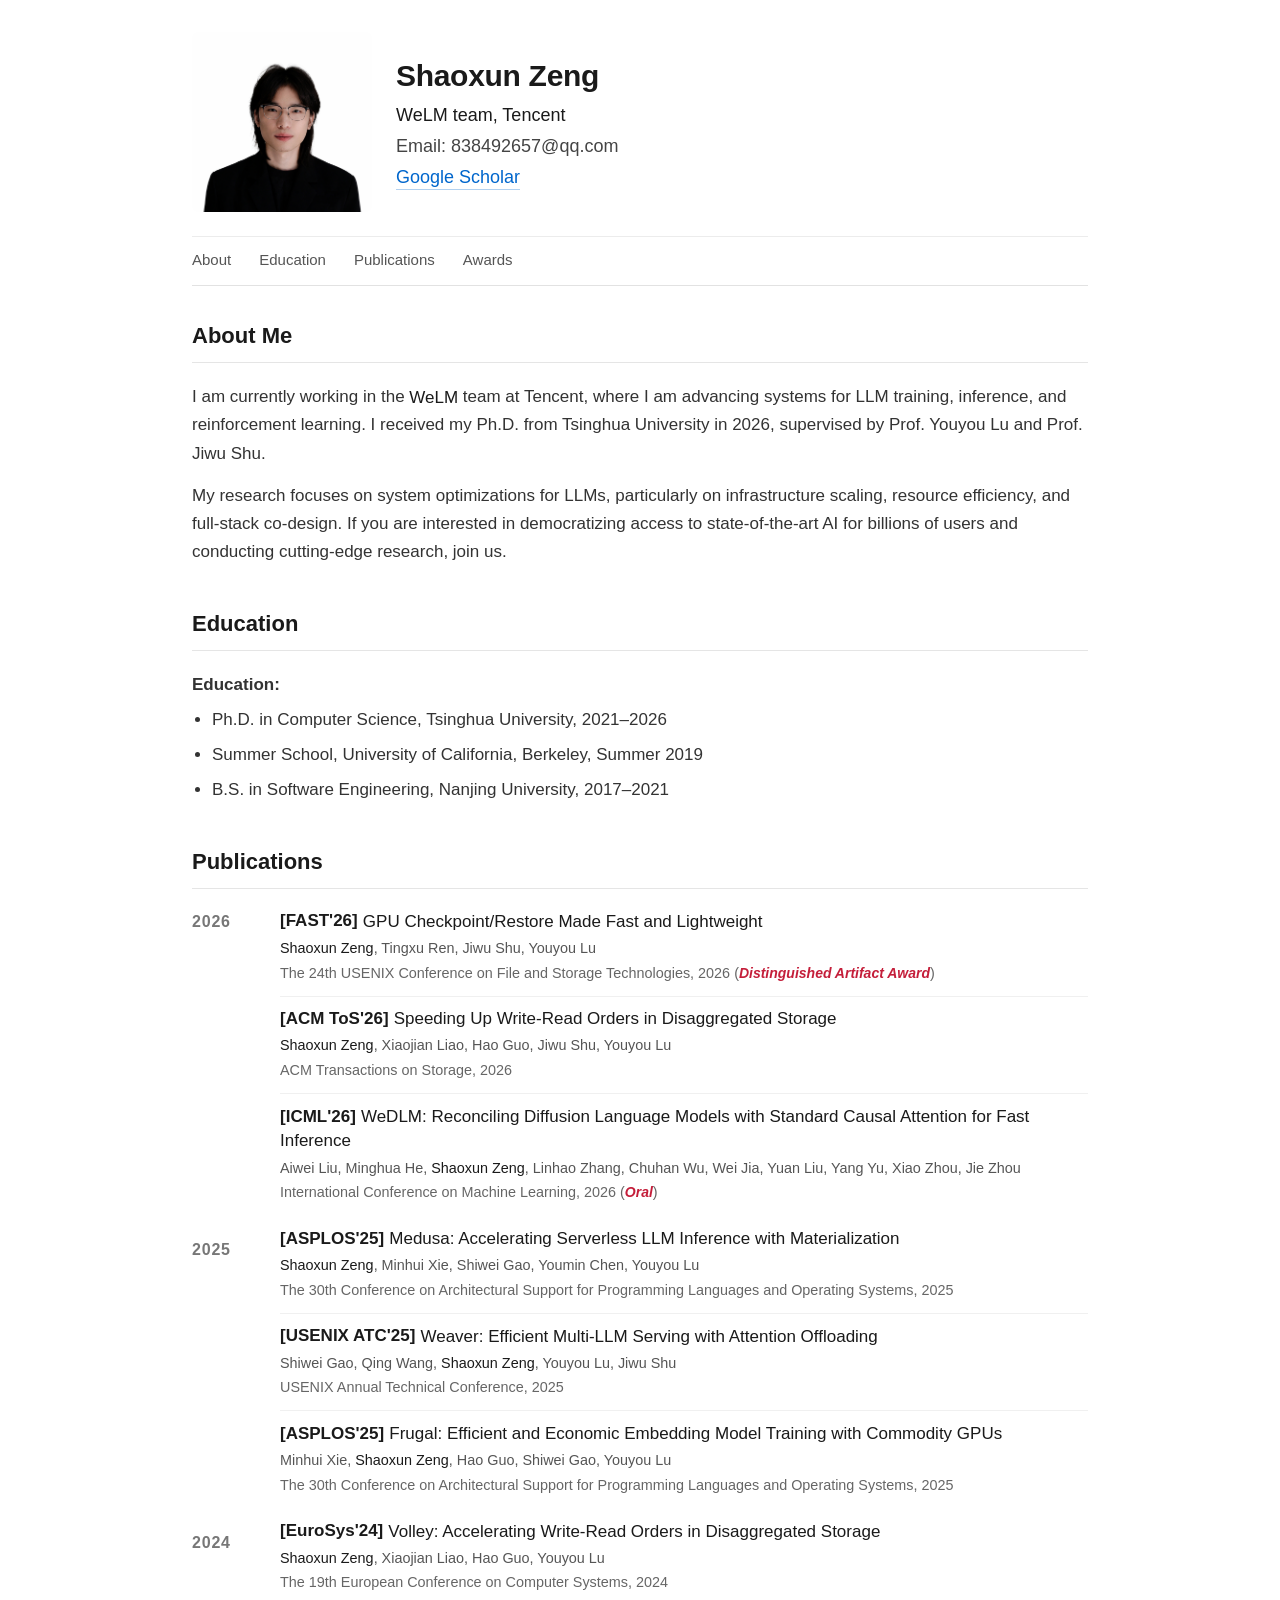
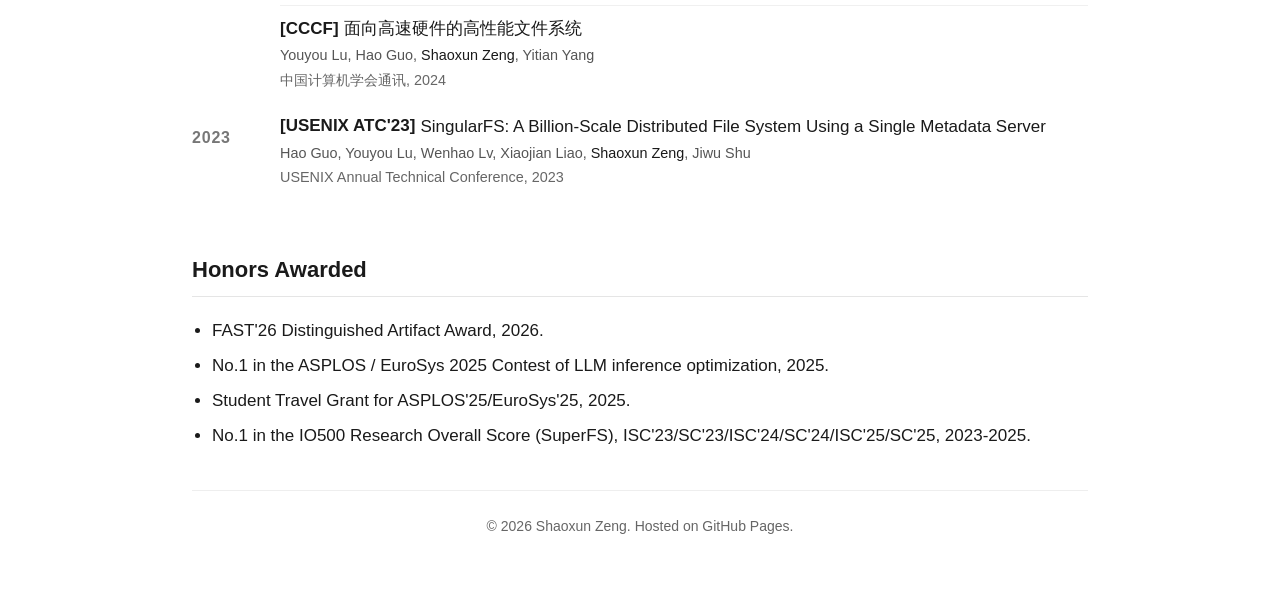
==== js_index.html @ e92df9d0 "Initial commit" ====
<!DOCTYPE html>
<html lang="en">

<head>
  <meta charset="UTF-8" />
  <meta name="viewport" content="width=device-width, initial-scale=1.0, viewport-fit=cover" />
  <meta name="theme-color" content="#ffffff" />
  <title>Shaoxun Zeng | WeLM, Tencent | LLM Systems</title>
  <meta name="description" content="Shaoxun Zeng is a researcher in the WeLM team at Tencent, working on system optimizations for LLM training, inference, and reinforcement learning." />
  <meta name="keywords" content="Shaoxun Zeng, WeLM, Tencent, LLM systems, AI infrastructure, LLM training, LLM inference, reinforcement learning" />
  <meta name="author" content="Shaoxun Zeng" />
  <link rel="canonical" href="https://shaoxunzeng.github.io/" />
  <!-- Open Graph -->
  <meta property="og:type" content="website" />
  <meta property="og:url" content="https://shaoxunzeng.github.io/" />
  <meta property="og:title" content="Shaoxun Zeng | WeLM, Tencent | LLM Systems" />
  <meta property="og:description" content="System optimizations for LLM training, inference, and reinforcement learning." />
  <meta property="og:locale" content="en_US" />
  <!-- Twitter Card -->
  <meta name="twitter:card" content="summary" />
  <meta name="twitter:title" content="Shaoxun Zeng | WeLM, Tencent | LLM Systems" />
  <meta name="twitter:description" content="System optimizations for LLM training, inference, and reinforcement learning." />
  <link rel="icon" href="favicon.ico" type="image/x-icon">
  <link rel="stylesheet" href="style.css" />
  <script type="application/ld+json">
  {
    "@context": "https://schema.org",
    "@type": "Person",
    "name": "Shaoxun Zeng",
    "worksFor": {
      "@type": "Organization",
      "name": "WeLM team, Tencent",
      "url": "https://welm.weixin.qq.com/"
    },
    "url": "https://shaoxunzeng.github.io/",
    "sameAs": [
      "https://scholar.google.com/citations?user=u55DodwAAAAJ&hl=en"
    ],
    "knowsAbout": ["computer systems", "GPU systems", "AI infrastructure", "large language model serving", "storage systems"]
  }
  </script>
</head>

<body>
  <div class="page-wrap">
  <header class="header-flex">
    <img src="assets/wq.jpg" alt="Shaoxun Zeng" class="avatar-rect">
    <div class="info">
      <h1>Shaoxun Zeng</h1>
      <p><a href="https://welm.weixin.qq.com/" target="_blank" rel="noopener noreferrer">WeLM team, Tencent</a></p>
      <p>Email: 838492657@qq.com</p>
      <p>
        <a href="https://scholar.google.com/citations?user=u55DodwAAAAJ&amp;hl=en" target="_blank" rel="noopener noreferrer" title="Google Scholar" class="blue-tag">Google Scholar</a>
      </p>
    </div>
  </header>

  <nav class="section-nav" aria-label="Page sections">
    <a href="#about">About</a>
    <a href="#services">Education</a>
    <a href="#publications">Publications</a>
    <a href="#awards">Awards</a>
  </nav>

  <main>
    <section id="about">
      <h2>About Me</h2>
      <p>I am currently working in the <a href="https://welm.weixin.qq.com/" target="_blank" rel="noopener noreferrer">WeLM</a>
        team at Tencent, where I am advancing systems for LLM training, inference, and reinforcement learning.
        I received my Ph.D. from Tsinghua University in 2026, supervised by Prof. Youyou Lu and Prof. Jiwu Shu.
      </p>

      <p>My research focuses on system optimizations for LLMs, particularly on infrastructure scaling, resource efficiency, and
        full-stack co-design. If you are interested in democratizing access to state-of-the-art AI for billions of
        users and conducting cutting-edge research, join us.</p>

    </section>

    <section id="services">
      <h2>Education</h2>
      <p class="service-label"><strong>Education:</strong></p>
      <ul class="service-list">
        <li>Ph.D. in Computer Science, Tsinghua University, 2021–2026</li>
        <li>Summer School, University of California, Berkeley, Summer 2019</li>
        <li>B.S. in Software Engineering, Nanjing University, 2017–2021</li>
      </ul>
    </section>

    <section id="publications">
      <h2>Publications</h2>
      <div id="paper-list">
        <p class="paper-list-loading">Loading publications…</p>
      </div>
    </section>

    <section id="awards">
      <h2>Honors Awarded</h2>
      <ul>
        <li>FAST'26 Distinguished Artifact Award, 2026.</li>
        <li>No.1 in the ASPLOS / EuroSys 2025 Contest of LLM inference optimization, 2025.</li>
        <li>Student Travel Grant for ASPLOS'25/EuroSys'25, 2025.</li>
        <li>No.1 in the IO500 Research Overall Score (SuperFS), ISC'23/SC'23/ISC'24/SC'24/ISC'25/SC'25, 2023-2025.</li>
      </ul>
    </section>
  </main>

  <footer>
    <p>© 2026 Shaoxun Zeng. Hosted on GitHub Pages.</p>
  </footer>
  </div>

  <!-- Cloudflare Web Analytics -->
  <script type="module" src="https://static.cloudflareinsights.com/beacon.min.js"
    data-cf-beacon='{"token": "f4e0fcb10f80484ba989af884645277d"}'></script>
  <!-- End Cloudflare Web Analytics -->
  <script src="script.js"></script>
</body>
</html>
---- style.css ----
/* ===== 基础与排版：极简现代 ===== */
*,
*::before,
*::after {
  box-sizing: border-box;
}

html {
  -webkit-text-size-adjust: 100%;
  scroll-behavior: smooth;
}

body {
  font-family: -apple-system, BlinkMacSystemFont, "Segoe UI", Roboto, "Helvetica Neue", Arial, sans-serif;
  margin: 0;
  padding: 0;
  line-height: 1.6;
  color: #1a1a1a;
  background: #fff;
  font-size: 16px;
}

@media (min-width: 768px) {
  body {
    font-size: 17px;
    line-height: 1.65;
  }
}

/* ===== 布局容器 ===== */
.page-wrap {
  max-width: 56rem;
  margin: 0 auto;
  padding: 0 1.25rem 3rem;
}

@media (min-width: 768px) {
  .page-wrap {
    padding: 0 2rem 4rem;
  }
}

/* ===== 页头 ===== */
.header-flex {
  display: flex;
  align-items: center;
  gap: 1.5rem;
  padding: 2rem 0 1.5rem;
  flex-wrap: wrap;
}

.header-flex .info {
  flex: 1;
  min-width: 0;
  line-height: 1.5;
}

.header-flex h1 {
  margin: 0 0 0.25rem 0;
  font-size: 1.625rem;
  font-weight: 600;
  letter-spacing: -0.01em;
}

@media (min-width: 768px) {
  .header-flex h1 {
    font-size: 1.875rem;
  }
}

.header-flex .info p {
  margin: 0 0 0.25rem 0;
  font-size: 1.0625rem;
  color: #444;
}

.header-flex .info p:last-child {
  margin-bottom: 0;
}

@media (min-width: 768px) {
  .header-flex .info p {
    font-size: 1.125rem;
  }
}

.avatar-rect {
  width: 140px;
  height: 140px;
  object-fit: cover;
  border-radius: 8px;
  flex-shrink: 0;
}

@media (min-width: 768px) {
  .avatar-rect {
    width: 180px;
    height: 180px;
  }
}

/* ===== 页内导航 ===== */
.section-nav {
  position: sticky;
  top: 0;
  z-index: 10;
  display: flex;
  gap: 1.75rem;
  padding: 0.7rem 0;
  margin-bottom: 2rem;
  background: #fff;
  border-top: 1px solid #ececec;
  border-bottom: 1px solid #e2e2e2;
}

.section-nav a {
  color: #555;
  font-size: 0.9375rem;
  font-weight: 500;
  padding: 0;
}

.section-nav a:hover {
  color: #0066cc;
}

/* ===== 主内容区 ===== */
main {
  padding-top: 0;
}

section {
  margin-bottom: 2.5rem;
  scroll-margin-top: 4rem;
}

section:last-of-type {
  margin-bottom: 2rem;
}

/* ===== 标题 ===== */
h2 {
  margin: 0 0 1rem 0;
  padding-bottom: 0.5rem;
  font-size: 1.25rem;
  font-weight: 600;
  color: #1a1a1a;
  border-bottom: 1px solid #e5e5e5;
}

@media (min-width: 768px) {
  h2 {
    font-size: 1.375rem;
    margin: 0 0 1.25rem 0;
  }
}

h3 {
  margin: 1.1rem 0 0.35rem 0;
  font-size: 1.125rem;
  font-weight: 600;
  color: #1a1a1a;
}

@media (min-width: 768px) {
  h3 {
    font-size: 1.25rem;
  }
}

/* ===== 正文与列表 ===== */
p {
  margin: 0 0 0.85em 0;
  color: #333;
}

p:last-child {
  margin-bottom: 0;
}

ul {
  margin: 0 0 1em 0;
  padding-left: 1.25rem;
}

/* 段落后的列表：与列表项间距一致，避免“紧贴上文” */
p + ul {
  margin-top: 0.5em;
}

li {
  margin-bottom: 0.35em;
}

li:last-child {
  margin-bottom: 0;
}

/* Research：嵌套列表保持紧凑，但使用合理间距值 */
#research p + ul {
  margin-top: 0.3em;
}
#research p:has(+ ul) {
  margin-bottom: 0.35em;
}
#research ul + p {
  margin-top: 1em;
}
#research ul {
  margin-top: 0.3em;
  margin-bottom: 0.5em;
  padding-left: 1.2rem;
}
#research > ul > li {
  margin-bottom: 0.4em;
}
#research ul ul {
  margin-top: 0.2em;
  margin-bottom: 0;
  padding-left: 1rem;
}
#research li li {
  margin-bottom: 0.2em;
}
#research li li:last-child {
  margin-bottom: 0;
}

/* ===== 链接 ===== */
a {
  text-decoration: none;
  color: #1a1a1a;
  border-bottom: 1px solid transparent;
  transition: color 0.15s, border-color 0.15s;
  padding: 0.1em 0;
}

a:hover {
  color: #0066cc;
  border-bottom-color: #0066cc;
}

a:focus-visible {
  outline: 2px solid #0066cc;
  outline-offset: 2px;
}

.blue-tag {
  color: #0066cc;
  border-bottom-color: rgba(0, 102, 204, 0.3);
}

.blue-tag:hover {
  color: #004499;
  border-bottom-color: #004499;
}

.accent {
  color: #1f77b4;
}

/* ===== Services 区块 ===== */
#services .service-label {
  margin: 0 0 0.4em 0;
  font-size: 1rem;
  color: #333;
}

/* 第二个及之后的分组标签，加顶部间距与前组分开 */
#services .service-list + .service-label {
  margin-top: 1.25rem;
}

@media (min-width: 768px) {
  #services .service-label {
    font-size: 1.0625rem;
  }
}

#services .service-list {
  margin: 0 0 1.25rem 0;
  padding-left: 1.25rem;
}

#services .service-list li {
  margin-bottom: 0.4em;
  font-size: 1rem;
  color: #333;
}

@media (min-width: 768px) {
  #services .service-list li {
    font-size: 1.0625rem;
  }
}

#services .service-content {
  margin: 0 0 0 1.25rem;
  padding-left: 0;
  font-size: 1rem;
  color: #333;
}

@media (min-width: 768px) {
  #services .service-content {
    font-size: 1.0625rem;
  }
}

/* ===== 论文与奖项 ===== */
#paper-list {
  display: grid;
  grid-template-columns: 4rem minmax(0, 1fr);
  column-gap: 1.5rem;
}

#paper-list > ul {
  margin: 0 0 1.35rem;
  padding: 0;
  list-style: none;
}

.paper-heading {
  display: block;
  line-height: 1.45;
  margin-bottom: 0.12rem;
}

.paper-title {
  font-weight: 500;
}

.paper-venue-tag {
  font-weight: 650;
  margin-right: 0.3em;
}

.authors {
  display: inline;
  font-size: 0.9rem;
  color: #555;
  line-height: 1.45;
}

.venue-full {
  font-size: 0.9rem;
  color: #666;
  line-height: 1.45;
}

.award-inline {
  font-size: 0.875rem;
  color: #c41e3a;
  font-weight: 600;
  font-style: italic;
}

.award {
  font-size: 0.875rem;
  color: #c41e3a;
  font-weight: 600;
  font-style: italic;
}

.highlight {
  font-weight: 500;
  color: #1a1a1a;
}

/* 论文条目：与正文行高一致，上下 padding 对称 */
#paper-list li {
  margin: 0;
  line-height: 1.45;
  padding: 0.65rem 0;
  border-top: 1px solid #f0f0f0;
}

#paper-list li:first-child {
  border-top: none;
  padding-top: 0;
}

#paper-list li:last-child {
  margin-bottom: 0;
  padding-bottom: 0;
}

/* 年份分组标题 */
#paper-list h3 {
  margin: 0;
  padding-top: 0.65rem;
  font-size: 1rem;
  font-weight: 600;
  color: #777;
  letter-spacing: 0.05em;
  text-transform: uppercase;
}

#paper-list > h3:first-child {
  padding-top: 0;
}

#paper-list > h3:first-child + ul > li:first-child {
  padding-top: 0;
}

/* paper list 加载/错误状态 */
.paper-list-loading,
.paper-list-error {
  color: #888;
  font-style: italic;
}

/* ===== 页脚 ===== */
footer {
  margin-top: 2.5rem;
  padding-top: 1.5rem;
  text-align: center;
  font-size: 0.875rem;
  color: #666;
  border-top: 1px solid #eee;
}

footer p {
  margin: 0;
  color: #666;
}

/* ===== Awards 列表：与 Services 节奏一致 ===== */
#awards ul {
  margin-top: 0.25em;
  margin-bottom: 0;
}
#awards li {
  margin-bottom: 0.4em;
}
#awards li:last-child {
  margin-bottom: 0;
}

/* ===== 移动端：页头与触控优化 ===== */
@media (max-width: 567px) {
  .page-wrap {
    padding-left: 1rem;
    padding-right: 1rem;
  }

  .header-flex {
    flex-direction: column;
    align-items: center;
    text-align: center;
    gap: 1rem;
    padding: 1.25rem 0 1rem;
  }

  .header-flex .info {
    width: 100%;
  }

  .header-flex h1 {
    font-size: 1.5rem;
  }

  .header-flex .info p {
    font-size: 1rem;
  }

  .avatar-rect {
    width: 104px;
    height: 104px;
  }

  .section-nav {
    justify-content: space-between;
    gap: 0.5rem;
    margin: 0 -0.15rem 1.75rem;
    padding: 0.65rem 0.15rem;
  }

  .section-nav a {
    font-size: 0.8125rem;
  }

  section {
    margin-bottom: 2rem;
  }

  #paper-list {
    display: block;
  }

  #paper-list h3 {
    padding-top: 0;
    margin: 1.75rem 0 0.2rem;
  }

  #paper-list > h3:first-child {
    margin-top: 0;
  }

  #paper-list > ul {
    margin-bottom: 0;
  }

  #paper-list li {
    padding: 0.55rem 0;
  }
}

/* ===== 宽屏 ===== */
@media (min-width: 1200px) {
  .page-wrap {
    max-width: 60rem;
  }
}
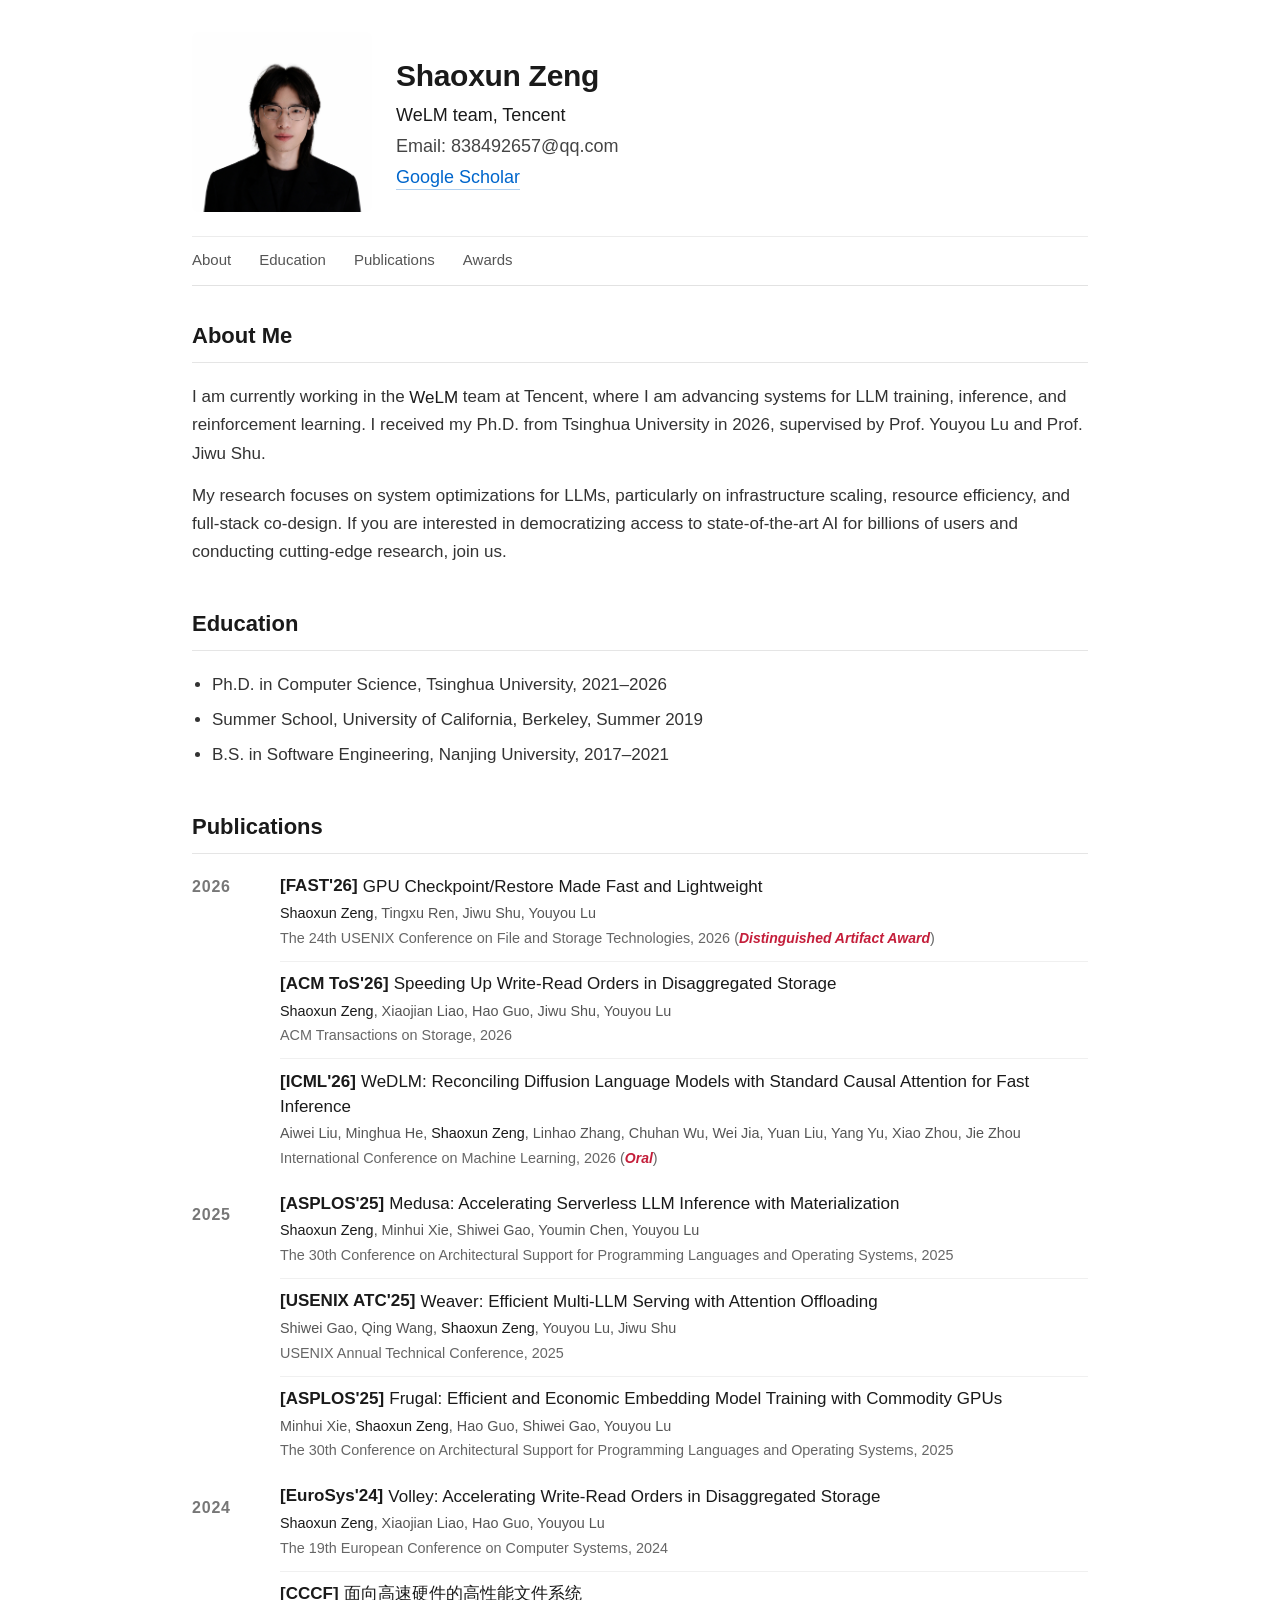
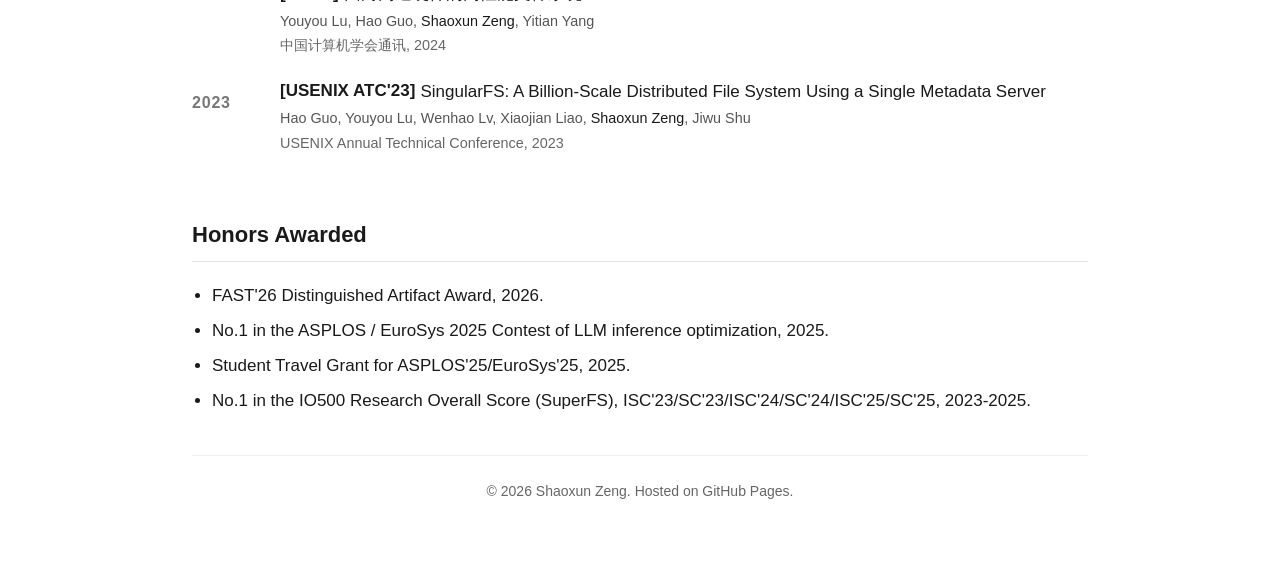
==== commit 0dcf1191: "Remove duplicate Education label" ====
--- a/js_index.html
+++ b/js_index.html
@@ -78,7 +78,6 @@
 
     <section id="services">
       <h2>Education</h2>
-      <p class="service-label"><strong>Education:</strong></p>
       <ul class="service-list">
         <li>Ph.D. in Computer Science, Tsinghua University, 2021–2026</li>
         <li>Summer School, University of California, Berkeley, Summer 2019</li>
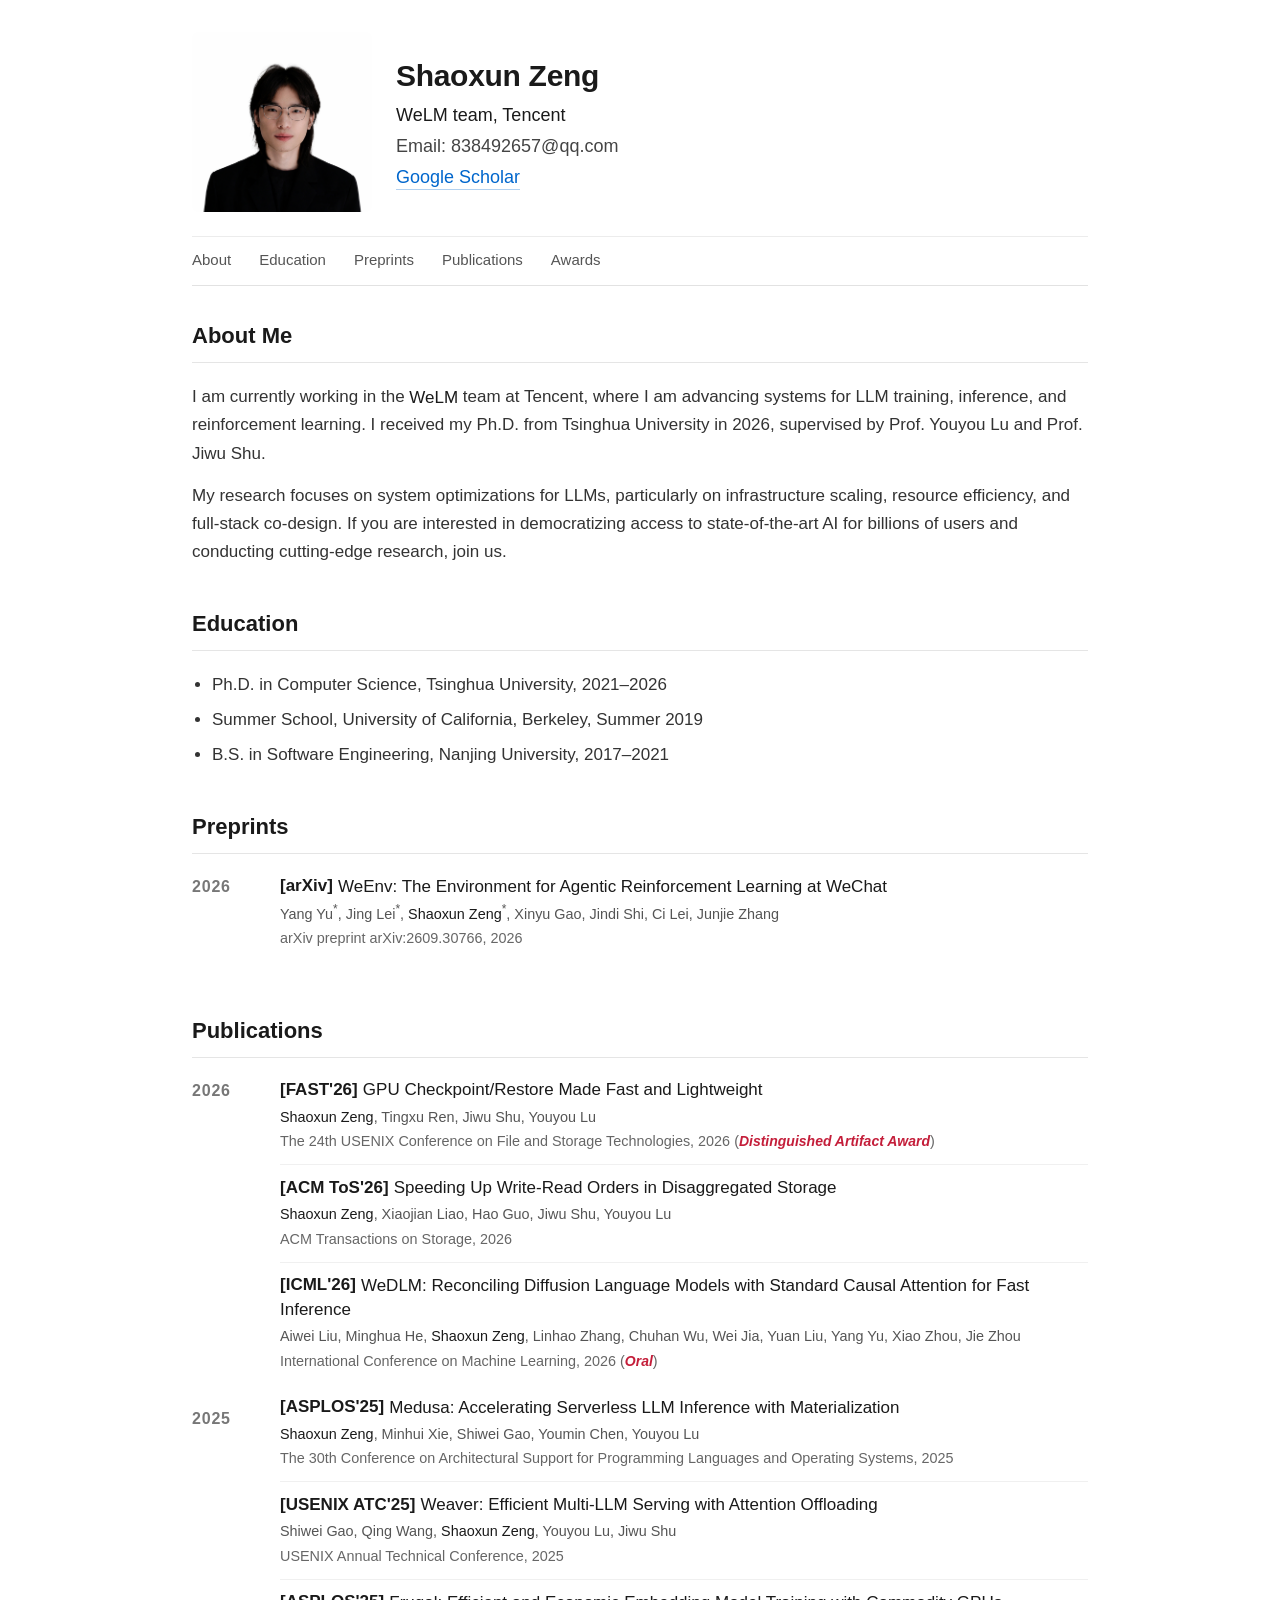
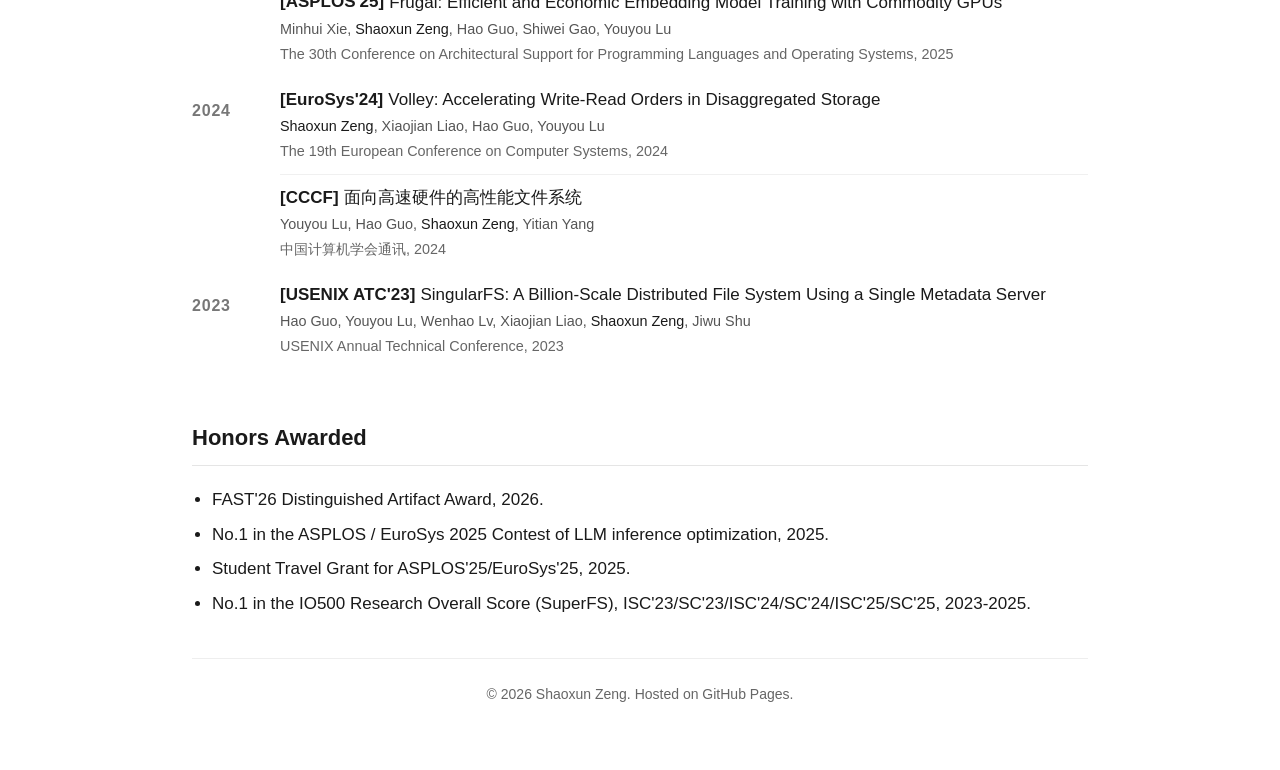
==== commit e809a547: "Add WeEnv preprint section and equal-contribution markers" ====
--- a/js_index.html
+++ b/js_index.html
@@ -58,6 +58,7 @@
   <nav class="section-nav" aria-label="Page sections">
     <a href="#about">About</a>
     <a href="#services">Education</a>
+    <a href="#preprints">Preprints</a>
     <a href="#publications">Publications</a>
     <a href="#awards">Awards</a>
   </nav>
@@ -85,9 +86,16 @@
       </ul>
     </section>
 
+    <section id="preprints">
+      <h2>Preprints</h2>
+      <div id="preprint-list" class="paper-list">
+        <p class="paper-list-loading">Loading preprints…</p>
+      </div>
+    </section>
+
     <section id="publications">
       <h2>Publications</h2>
-      <div id="paper-list">
+      <div id="paper-list" class="paper-list">
         <p class="paper-list-loading">Loading publications…</p>
       </div>
     </section>
--- a/style.css
+++ b/style.css
@@ -15,6 +15,7 @@
   margin: 0;
   padding: 0;
   line-height: 1.6;
+  overflow-wrap: anywhere;
   color: #1a1a1a;
   background: #fff;
   font-size: 16px;
@@ -106,6 +107,7 @@
   z-index: 10;
   display: flex;
   gap: 1.75rem;
+  flex-wrap: wrap;
   padding: 0.7rem 0;
   margin-bottom: 2rem;
   background: #fff;
@@ -308,13 +310,13 @@
 }
 
 /* ===== 论文与奖项 ===== */
-#paper-list {
+.paper-list {
   display: grid;
   grid-template-columns: 4rem minmax(0, 1fr);
   column-gap: 1.5rem;
 }
 
-#paper-list > ul {
+.paper-list > ul {
   margin: 0 0 1.35rem;
   padding: 0;
   list-style: none;
@@ -368,25 +370,25 @@
 }
 
 /* 论文条目：与正文行高一致，上下 padding 对称 */
-#paper-list li {
+.paper-list li {
   margin: 0;
   line-height: 1.45;
   padding: 0.65rem 0;
   border-top: 1px solid #f0f0f0;
 }
 
-#paper-list li:first-child {
+.paper-list li:first-child {
   border-top: none;
   padding-top: 0;
 }
 
-#paper-list li:last-child {
+.paper-list li:last-child {
   margin-bottom: 0;
   padding-bottom: 0;
 }
 
 /* 年份分组标题 */
-#paper-list h3 {
+.paper-list h3 {
   margin: 0;
   padding-top: 0.65rem;
   font-size: 1rem;
@@ -396,11 +398,11 @@
   text-transform: uppercase;
 }
 
-#paper-list > h3:first-child {
+.paper-list > h3:first-child {
   padding-top: 0;
 }
 
-#paper-list > h3:first-child + ul > li:first-child {
+.paper-list > h3:first-child + ul > li:first-child {
   padding-top: 0;
 }
 
@@ -485,24 +487,24 @@
     margin-bottom: 2rem;
   }
 
-  #paper-list {
+  .paper-list {
     display: block;
   }
 
-  #paper-list h3 {
+  .paper-list h3 {
     padding-top: 0;
     margin: 1.75rem 0 0.2rem;
   }
 
-  #paper-list > h3:first-child {
+  .paper-list > h3:first-child {
     margin-top: 0;
   }
 
-  #paper-list > ul {
+  .paper-list > ul {
     margin-bottom: 0;
   }
 
-  #paper-list li {
+  .paper-list li {
     padding: 0.55rem 0;
   }
 }
